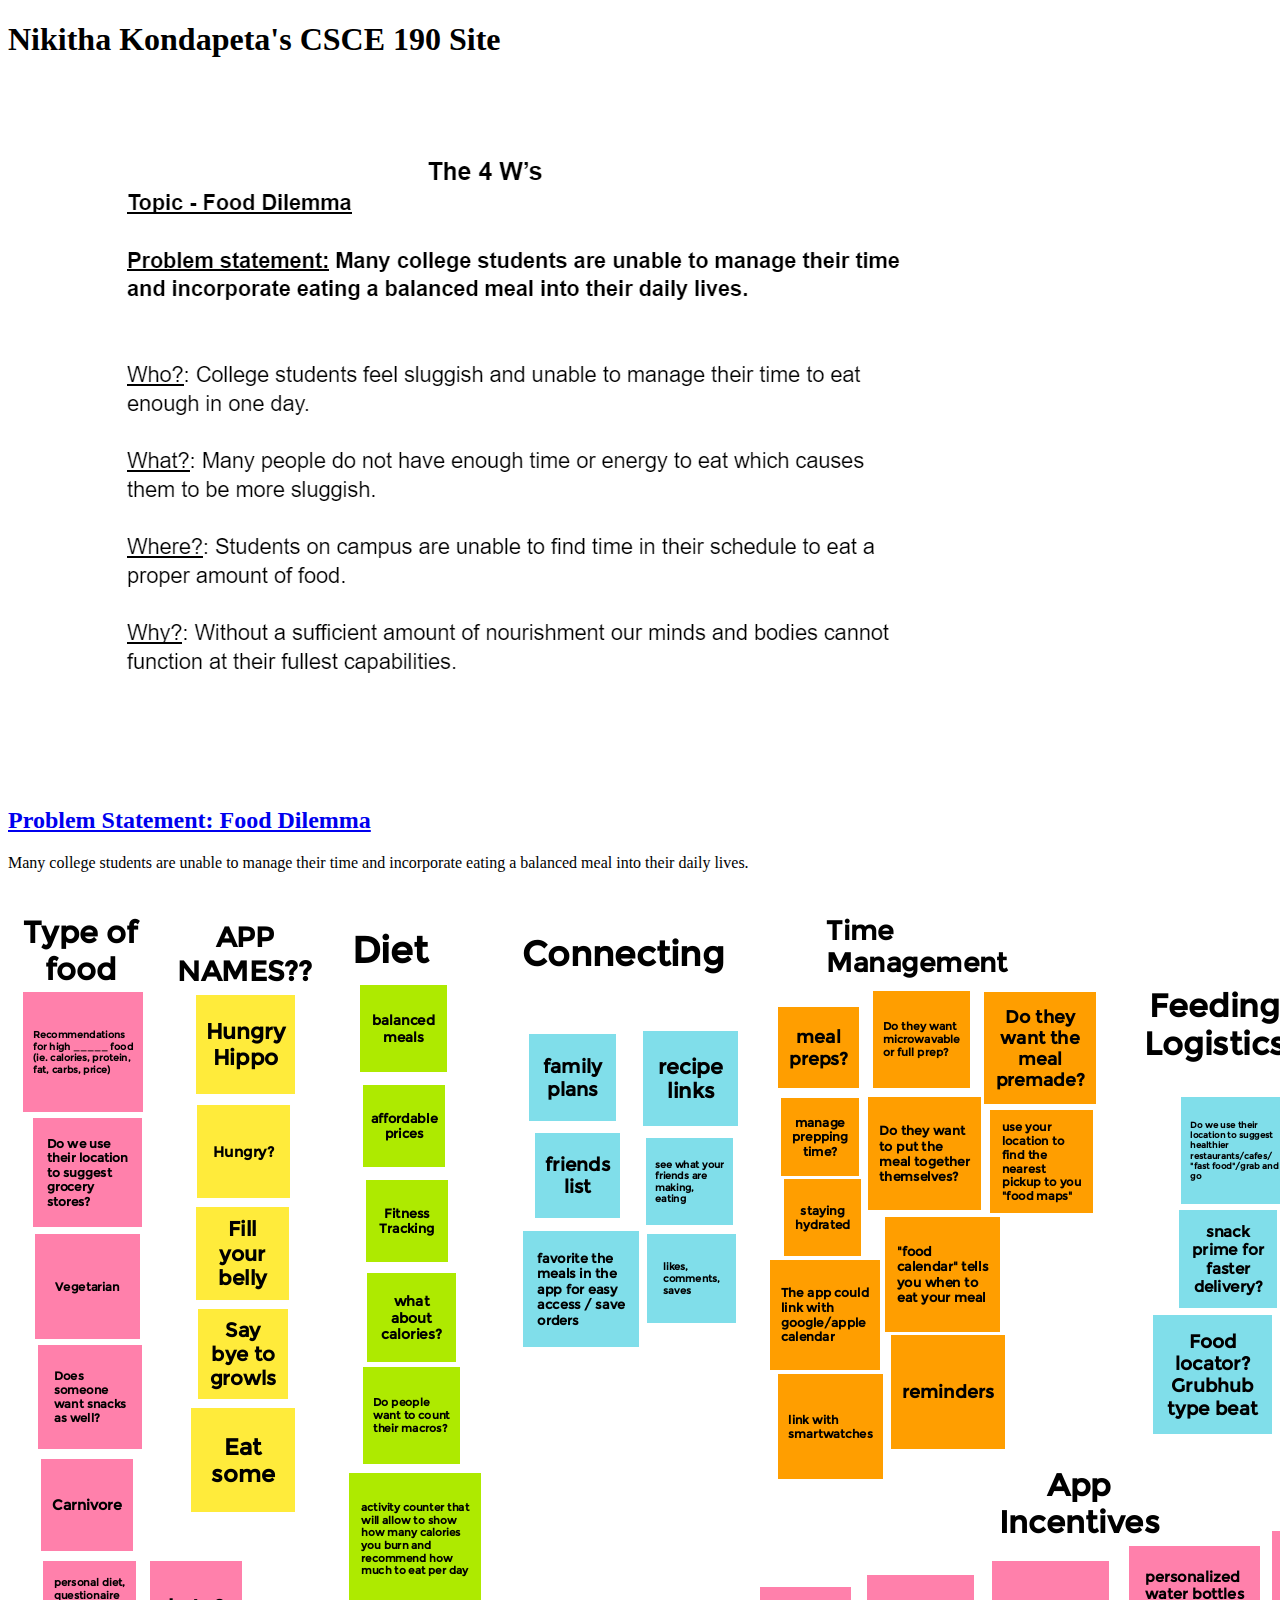
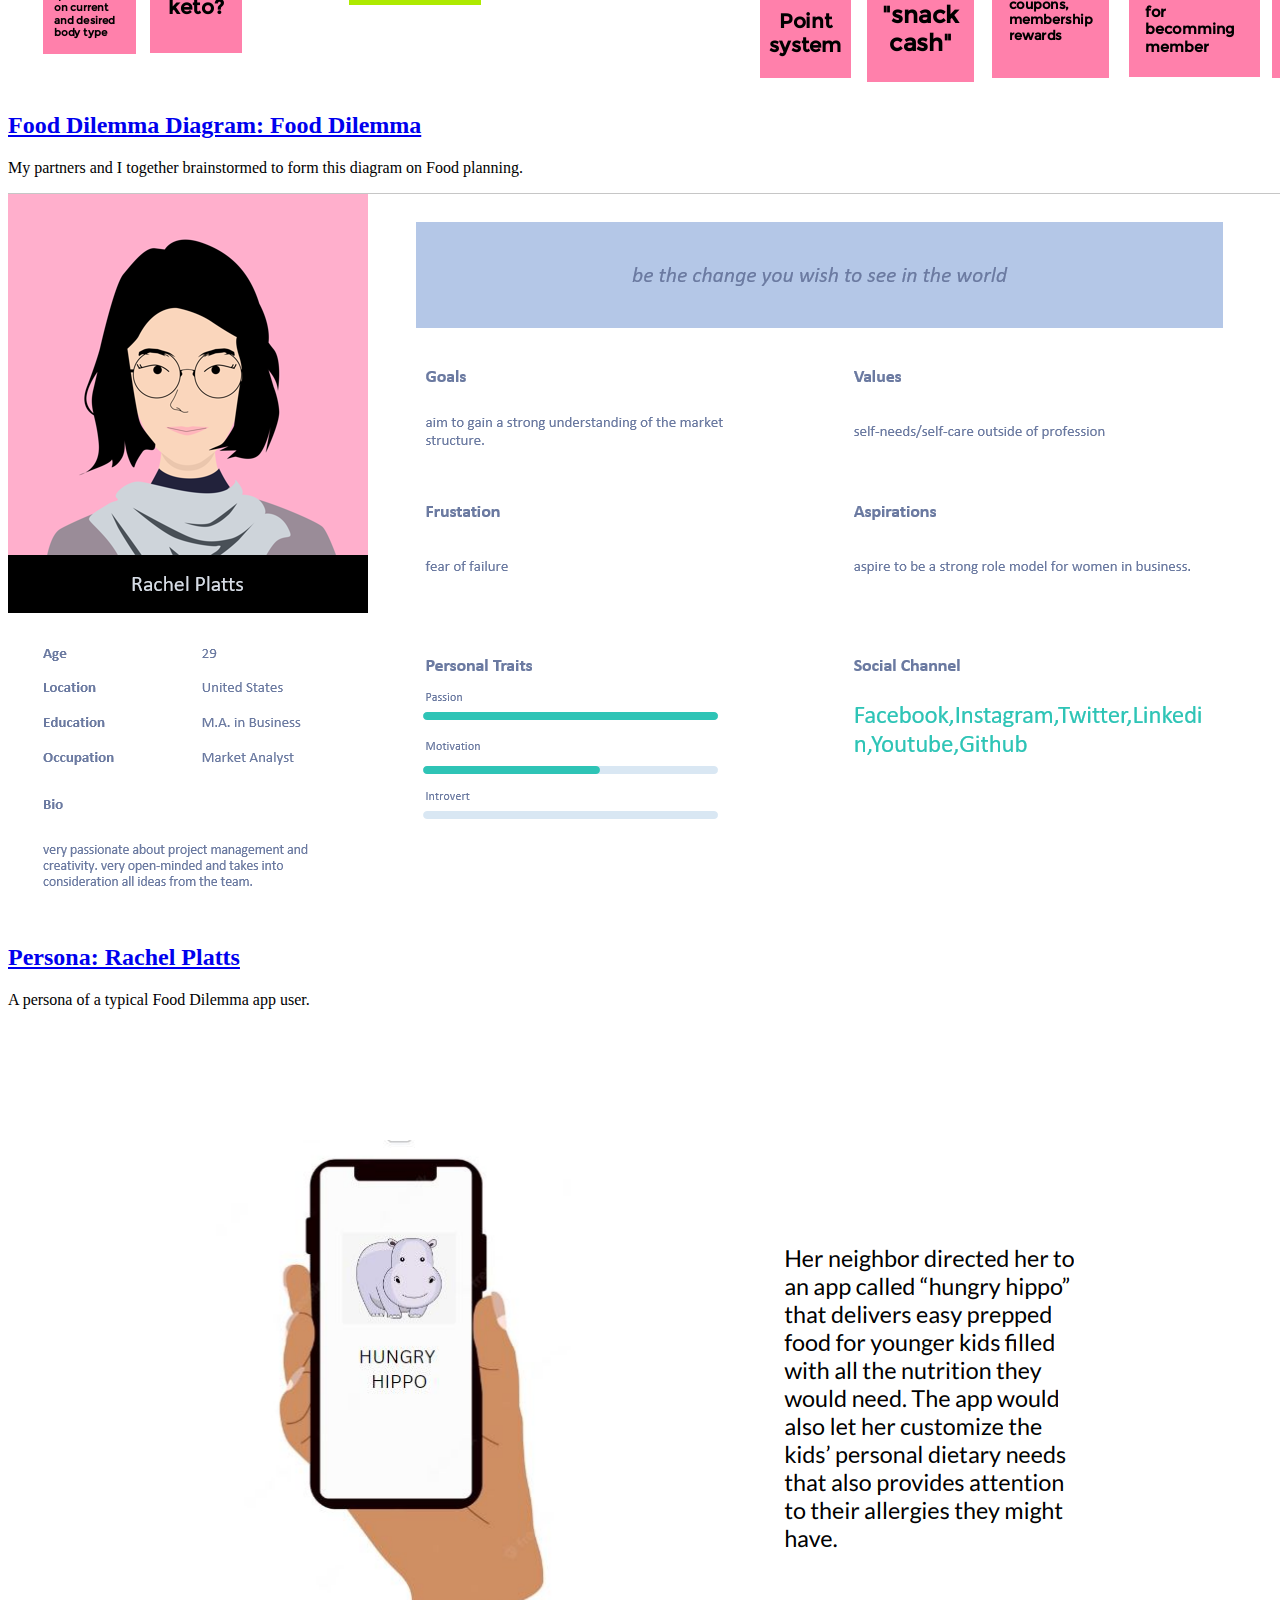
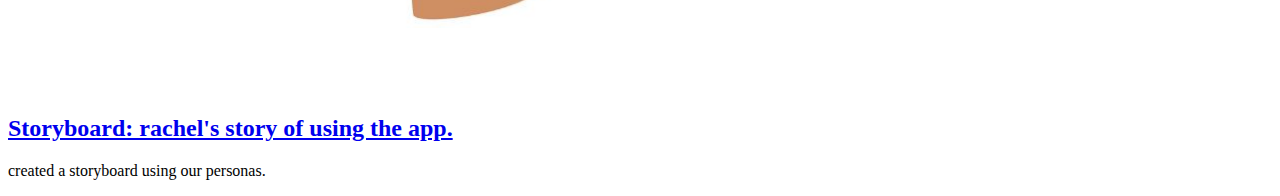
==== index.html @ 41963020 "Update index.html" ====
<!DOCTYPE html>
<html>
    <head>
        <title> CSCE 90: Nikitha Kondapeta</title>
         <link rel="stylesheet" href="styles.css">
    </head>
    <body>
        <h1> Nikitha Kondapeta's CSCE 190 Site</h1>

        <!-- Problem Statement Assignment-->
        <section class="assignment">
            <a href="files/Problem Statement (1).pdf"><img src="images/Screenshot (17).png"></a>
            <section class="ass-details">
                <a href="files/Problem Statement (1).pdf"><h2> Problem Statement: Food Dilemma</h2></a>
                <p> Many college students are unable to manage their time and incorporate eating a balanced meal into their daily lives.
                </p>
            </section>
        </section>

        <!-- Food Dilemma Assignment -->
        <section class="assignment">
            <a href="files/food dilemma.pdf"><img src="images/fooddialemma  1.png"></a>
            <section class="ass-details">
                <a href="files/food dilemma.pdf"><h2> Food Dilemma Diagram: Food Dilemma</h2></a>
                <p> My partners and I together brainstormed to form this diagram on Food planning. 
                </p>
            </section>
        </section>
         <!-- Persona Assignment -->
        <section class="assignment">
            <a href="files/Persona.pdf"><img src="images/persona.png"></a>
            <section class="ass-details">
                <a href="files/Persona.pdf"><h2>Persona: Rachel Platts</h2></a>
                <p>  
                    A persona of a typical Food Dilemma app user. 
                </p>
            </section>
        </section>

         <!-- Storyboard assignment-->
        <section class="assignment">
            <a href="files/Storyboard.pdf"><img src="images/hungryhippo.png"></a>
            <section class="ass-details">
                <a href="files/Storyboard.pdf"><h2>Storyboard: rachel's story of using the app. </h2></a>
                <p>  
                    created a storyboard using our personas. 
                </p>
            </section>
        </section>
    </body>
</html>
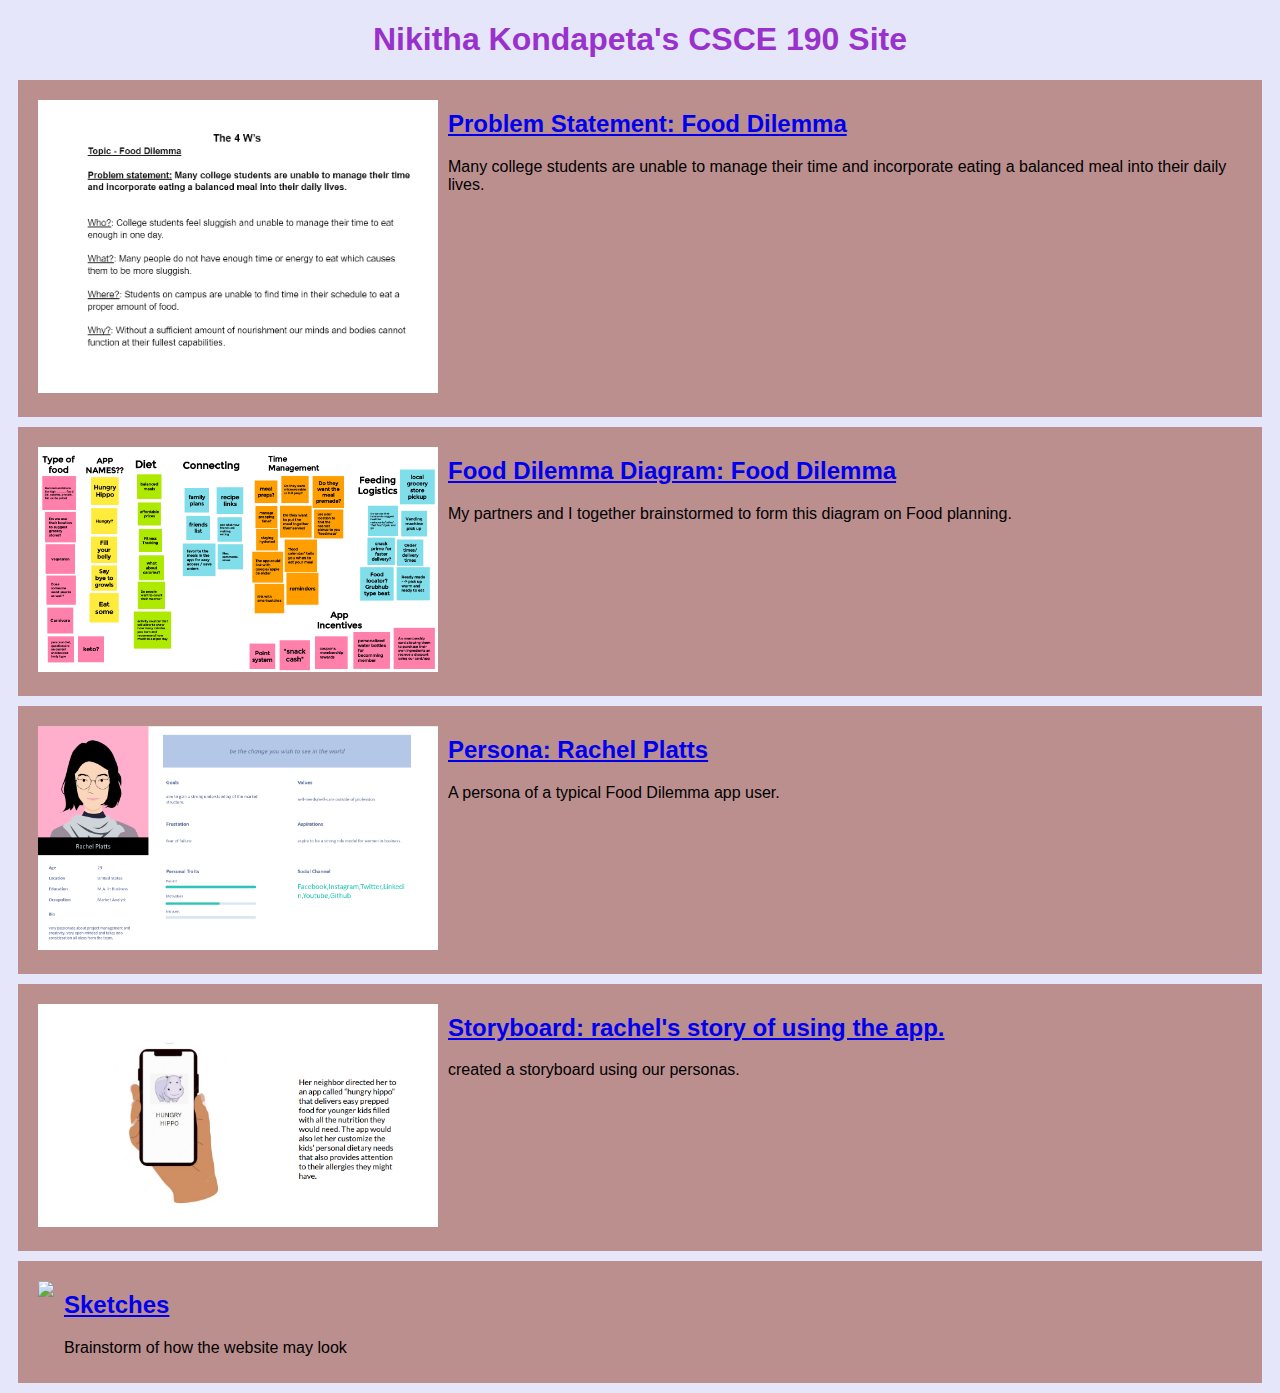
==== commit 5c363e7d: "Update index.html" ====
--- a/index.html
+++ b/index.html
@@ -47,5 +47,15 @@
                 </p>
             </section>
         </section>
+        <!-- Persona Assignment -->
+        <section class="assignment">
+            <a href="files/Sketch.pdf"><img src="images/hippoapp.png"></a>
+            <section class="ass-details">
+                <a href="files/Sketch.pdf"><h2>Sketches</h2></a>
+                <p>  
+                   Brainstorm of how the website may look
+                </p>
+            </section>
+        </section>
     </body>
 </html>
--- a/styles.css
+++ b/styles.css
@@ -0,0 +1,19 @@
+body {
+    background:lavender;
+    font-family:Arial, Helvetica, sans-serif;
+}
+
+.assignment {
+    display:flex;
+    padding:10px;
+    margin:10px;
+    background-color: rosybrown;
+}
+.assignment img {
+    width:400px;
+    padding:10px;
+}
+h1 {
+    color: darkorchid;
+    text-align:center;
+}
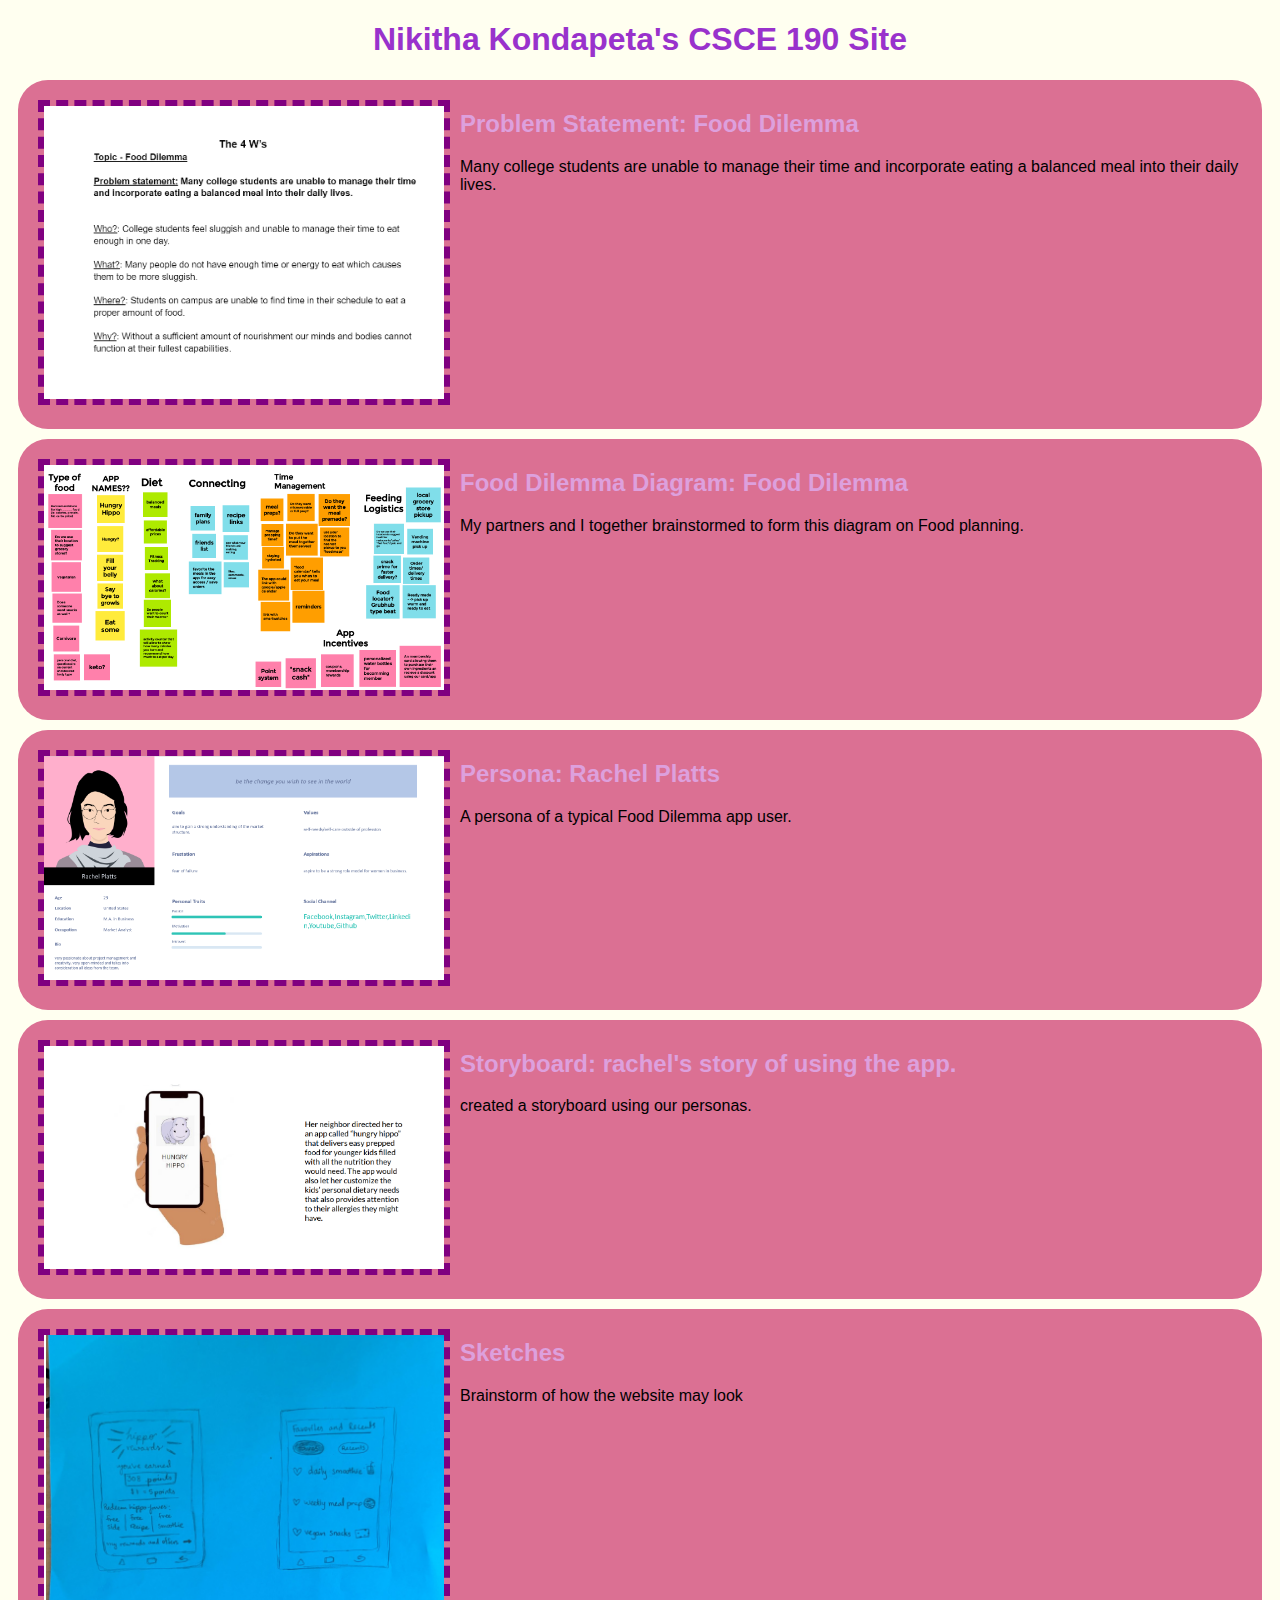
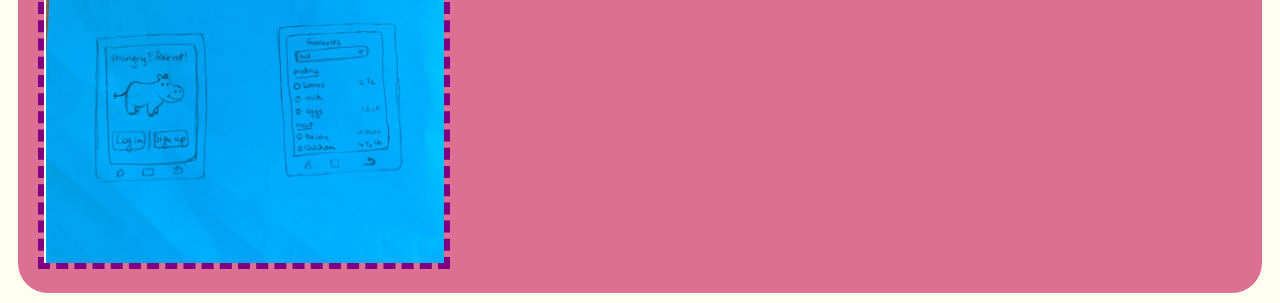
==== commit b02644ce: "Update index.html" ====
--- a/index.html
+++ b/index.html
@@ -47,7 +47,7 @@
                 </p>
             </section>
         </section>
-        <!-- Persona Assignment -->
+        <!-- Sketches Assignment -->
         <section class="assignment">
             <a href="files/Sketch.pdf"><img src="images/hippoapp.png"></a>
             <section class="ass-details">
--- a/styles.css
+++ b/styles.css
@@ -1,5 +1,5 @@
 body {
-    background:lavender;
+    background:#FFFFF0;
     font-family:Arial, Helvetica, sans-serif;
 }
 
@@ -7,13 +7,28 @@
     display:flex;
     padding:10px;
     margin:10px;
-    background-color: rosybrown;
+    background-color: #DB7093;
+    border-radius: 30px;
 }
 .assignment img {
     width:400px;
-    padding:10px;
+    margin: 10px;
+    border:6px dashed #800080;
+}
+
+.assignment img:hover {
+    border:6px solid black;
 }
 h1 {
     color: darkorchid;
     text-align:center;
 }
+
+a {
+    text-decoration:none; 
+    color:#DDA0DD;
+}
+
+a:hover {
+    color:black;
+}
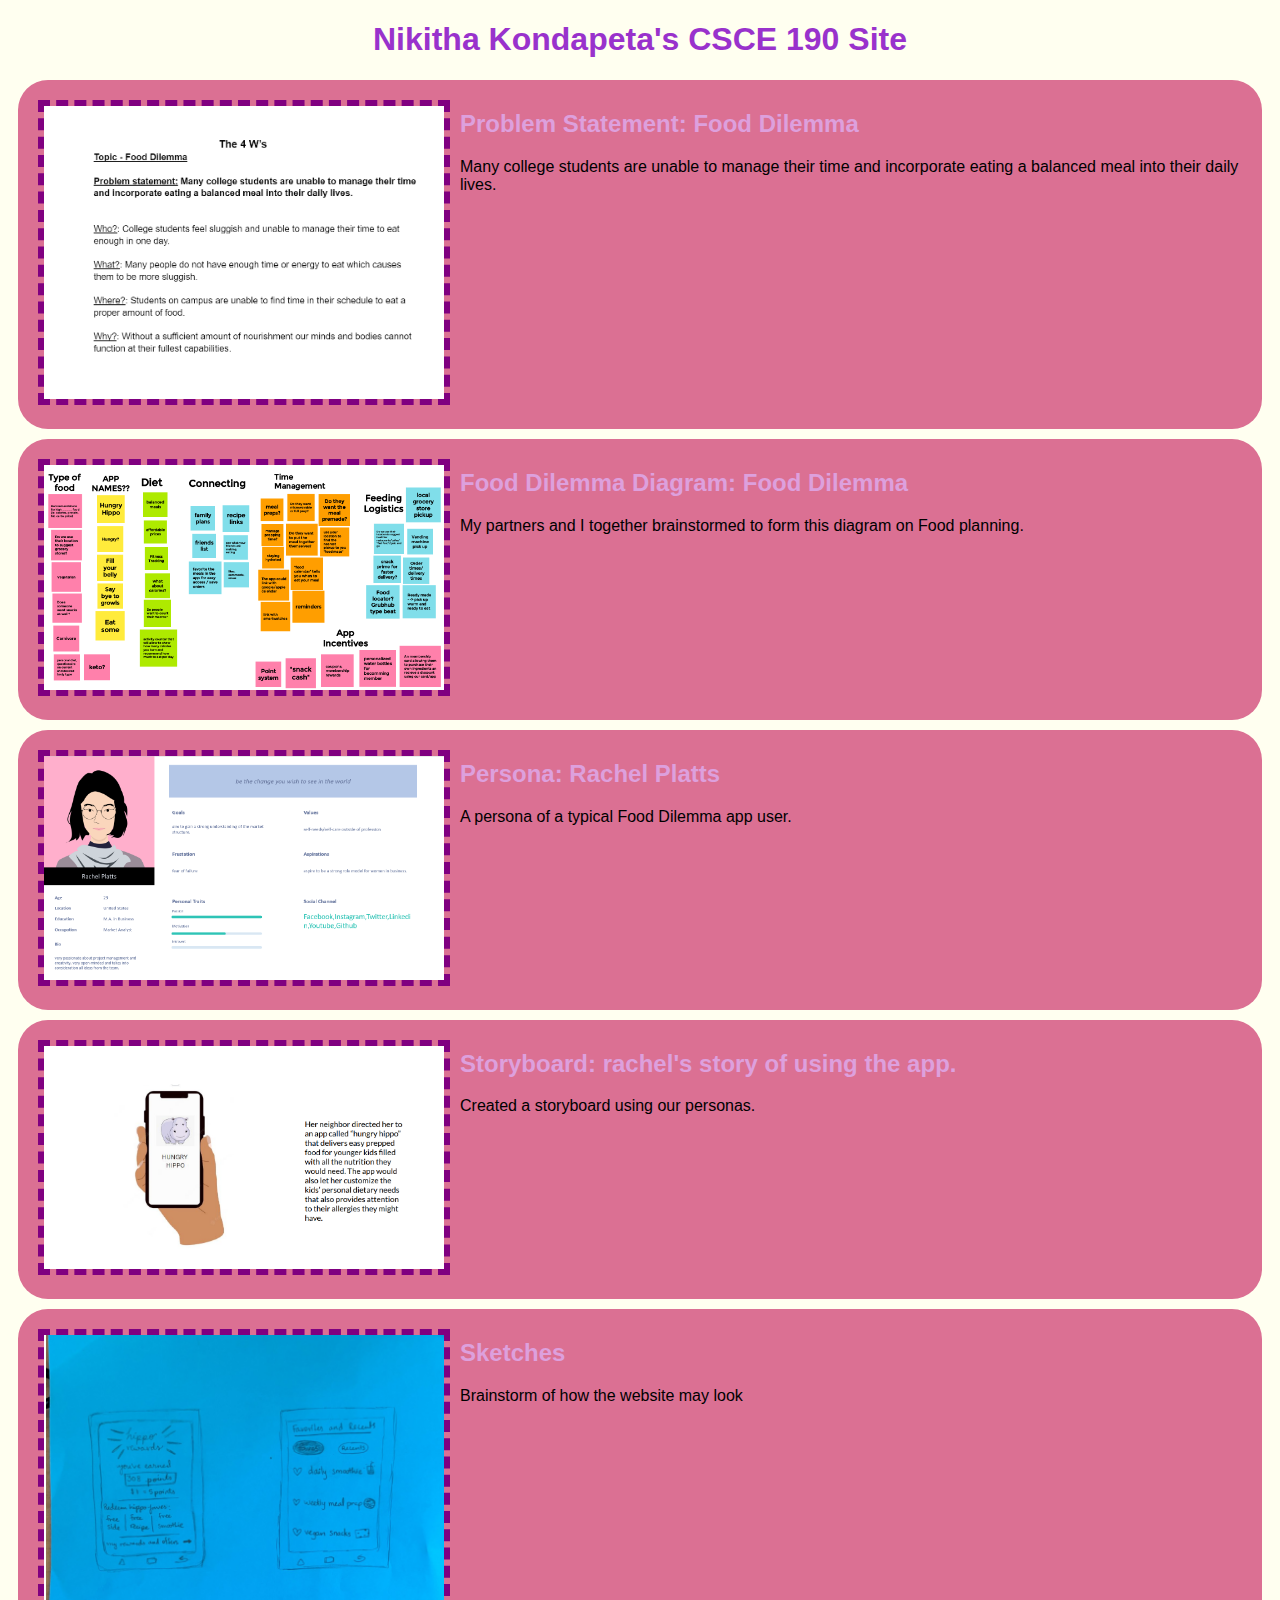
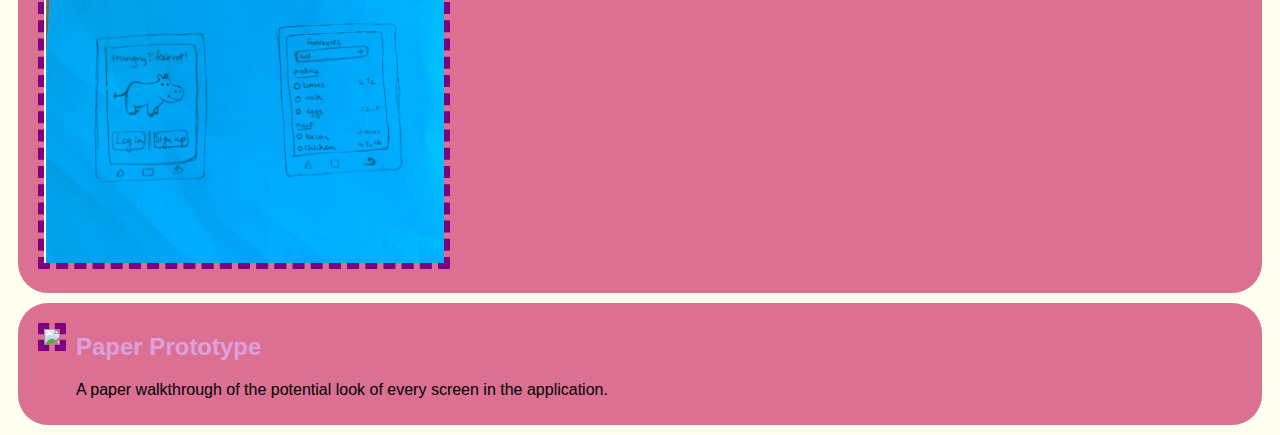
==== commit 752f29a7: "Update index.html" ====
--- a/index.html
+++ b/index.html
@@ -2,7 +2,7 @@
 <html>
     <head>
         <title> CSCE 90: Nikitha Kondapeta</title>
-         <link rel="stylesheet" href="styles.css">
+        <link rel="stylesheet" href="styles.css">
     </head>
     <body>
         <h1> Nikitha Kondapeta's CSCE 190 Site</h1>
@@ -26,7 +26,8 @@
                 </p>
             </section>
         </section>
-         <!-- Persona Assignment -->
+
+        <!-- Persona Assignment -->
         <section class="assignment">
             <a href="files/Persona.pdf"><img src="images/persona.png"></a>
             <section class="ass-details">
@@ -37,18 +38,18 @@
             </section>
         </section>
 
-         <!-- Storyboard assignment-->
+        <!-- Storyboard assignment-->
         <section class="assignment">
             <a href="files/Storyboard.pdf"><img src="images/hungryhippo.png"></a>
             <section class="ass-details">
                 <a href="files/Storyboard.pdf"><h2>Storyboard: rachel's story of using the app. </h2></a>
                 <p>  
-                    created a storyboard using our personas. 
+                    Created a storyboard using our personas. 
                 </p>
             </section>
         </section>
-        <!-- Sketches Assignment -->
-        <section class="assignment">
+         <!-- Sketches Assignment -->
+         <section class="assignment">
             <a href="files/Sketch.pdf"><img src="images/hippoapp.png"></a>
             <section class="ass-details">
                 <a href="files/Sketch.pdf"><h2>Sketches</h2></a>
@@ -57,5 +58,15 @@
                 </p>
             </section>
         </section>
+        <!-- Prototype Assignment -->
+         <section class="assignment">
+            <a href="https://youtu.be/rmA1SjvqRVc"><img src="images/Paper-Prototype.png"></a>
+            <section class="ass-details">
+                <a href="https://youtu.be/rmA1SjvqRVc"><h2>Paper Prototype</h2></a>
+                <p>  
+                   A paper walkthrough of the potential look of every screen in the application.
+                </p>
+            </section>
+        </section>
     </body>
 </html>
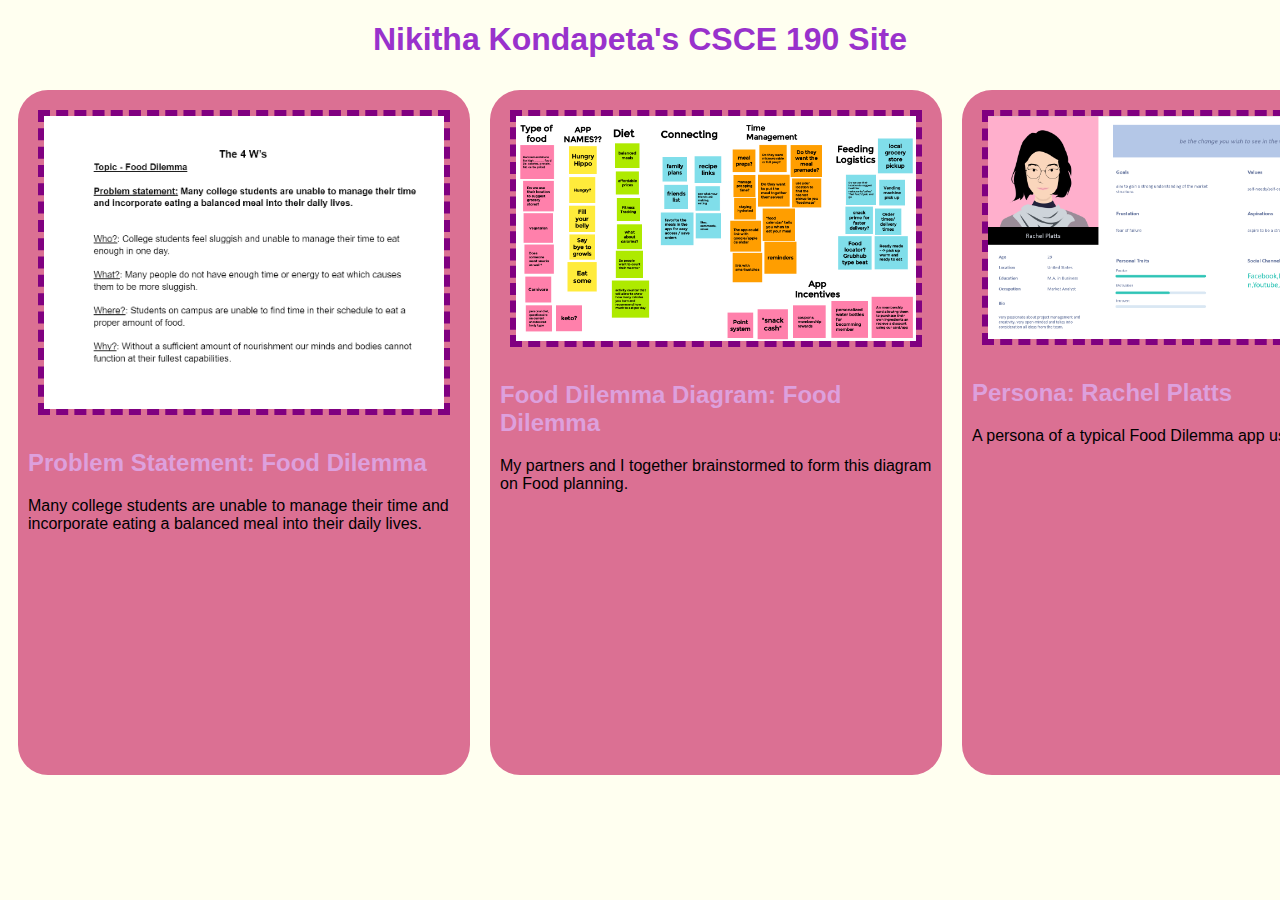
==== commit 7a0f08ca: "Update index.html" ====
--- a/index.html
+++ b/index.html
@@ -7,66 +7,68 @@
     <body>
         <h1> Nikitha Kondapeta's CSCE 190 Site</h1>
 
-        <!-- Problem Statement Assignment-->
-        <section class="assignment">
-            <a href="files/Problem Statement (1).pdf"><img src="images/Screenshot (17).png"></a>
-            <section class="ass-details">
-                <a href="files/Problem Statement (1).pdf"><h2> Problem Statement: Food Dilemma</h2></a>
-                <p> Many college students are unable to manage their time and incorporate eating a balanced meal into their daily lives.
-                </p>
+        <div class="assignments"> 
+            <!-- Problem Statement Assignment-->
+            <section class="assignment">
+                <a href="files/Problem Statement (1).pdf"><img src="images/Screenshot (17).png"></a>
+                <section class="ass-details">
+                    <a href="files/Problem Statement (1).pdf"><h2> Problem Statement: Food Dilemma</h2></a>
+                    <p> Many college students are unable to manage their time and incorporate eating a balanced meal into their daily lives.
+                    </p>
+                </section>
             </section>
-        </section>
 
-        <!-- Food Dilemma Assignment -->
-        <section class="assignment">
-            <a href="files/food dilemma.pdf"><img src="images/fooddialemma  1.png"></a>
-            <section class="ass-details">
-                <a href="files/food dilemma.pdf"><h2> Food Dilemma Diagram: Food Dilemma</h2></a>
-                <p> My partners and I together brainstormed to form this diagram on Food planning. 
-                </p>
+            <!-- Food Dilemma Assignment -->
+            <section class="assignment">
+                <a href="files/food dilemma.pdf"><img src="images/fooddialemma  1.png"></a>
+                <section class="ass-details">
+                    <a href="files/food dilemma.pdf"><h2> Food Dilemma Diagram: Food Dilemma</h2></a>
+                    <p> My partners and I together brainstormed to form this diagram on Food planning. 
+                    </p>
+                </section>
             </section>
-        </section>
 
-        <!-- Persona Assignment -->
-        <section class="assignment">
-            <a href="files/Persona.pdf"><img src="images/persona.png"></a>
-            <section class="ass-details">
-                <a href="files/Persona.pdf"><h2>Persona: Rachel Platts</h2></a>
-                <p>  
-                    A persona of a typical Food Dilemma app user. 
-                </p>
+            <!-- Persona Assignment -->
+            <section class="assignment">
+                <a href="files/Persona.pdf"><img src="images/persona.png"></a>
+                <section class="ass-details">
+                    <a href="files/Persona.pdf"><h2>Persona: Rachel Platts</h2></a>
+                    <p>  
+                        A persona of a typical Food Dilemma app user. 
+                    </p>
+                </section>
             </section>
-        </section>
 
-        <!-- Storyboard assignment-->
-        <section class="assignment">
-            <a href="files/Storyboard.pdf"><img src="images/hungryhippo.png"></a>
-            <section class="ass-details">
-                <a href="files/Storyboard.pdf"><h2>Storyboard: rachel's story of using the app. </h2></a>
-                <p>  
-                    Created a storyboard using our personas. 
-                </p>
+            <!-- Storyboard assignment-->
+            <section class="assignment">
+                <a href="files/Storyboard.pdf"><img src="images/hungryhippo.png"></a>
+                <section class="ass-details">
+                    <a href="files/Storyboard.pdf"><h2>Storyboard: rachel's story of using the app. </h2></a>
+                    <p>  
+                        Created a storyboard using our personas. 
+                    </p>
+                </section>
             </section>
-        </section>
-         <!-- Sketches Assignment -->
-         <section class="assignment">
-            <a href="files/Sketch.pdf"><img src="images/hippoapp.png"></a>
-            <section class="ass-details">
-                <a href="files/Sketch.pdf"><h2>Sketches</h2></a>
-                <p>  
-                   Brainstorm of how the website may look
-                </p>
+            <!-- Sketches Assignment -->
+            <section class="assignment">
+                <a href="files/Sketch.pdf"><img src="images/hippoapp.png"></a>
+                <section class="ass-details">
+                    <a href="files/Sketch.pdf"><h2>Sketches</h2></a>
+                    <p>  
+                    Brainstorm of how the website may look
+                    </p>
+                </section>
             </section>
-        </section>
-        <!-- Prototype Assignment -->
-         <section class="assignment">
-            <a href="https://youtu.be/rmA1SjvqRVc"><img src="images/Paper-Prototype.png"></a>
-            <section class="ass-details">
-                <a href="https://youtu.be/rmA1SjvqRVc"><h2>Paper Prototype</h2></a>
-                <p>  
-                   A paper walkthrough of the potential look of every screen in the application.
-                </p>
+            <!-- Prototype Assignment -->
+            <section class="assignment">
+                <a href="https://youtu.be/rmA1SjvqRVc"><img src="images/Paper-Prototype.png"></a>
+                <section class="ass-details">
+                    <a href="https://youtu.be/rmA1SjvqRVc"><h2>Paper Prototype</h2></a>
+                    <p>  
+                    A paper walkthrough of the potential look of every screen in the application.
+                    </p>
+                </section>
             </section>
-        </section>
-    </body>
-</html>
+        </div>
+        </body>
+    </html>
--- a/styles.css
+++ b/styles.css
@@ -2,9 +2,12 @@
     background:#FFFFF0;
     font-family:Arial, Helvetica, sans-serif;
 }
+.assignments {
+    display:flex;
+}
+
 
 .assignment {
-    display:flex;
     padding:10px;
     margin:10px;
     background-color: #DB7093;
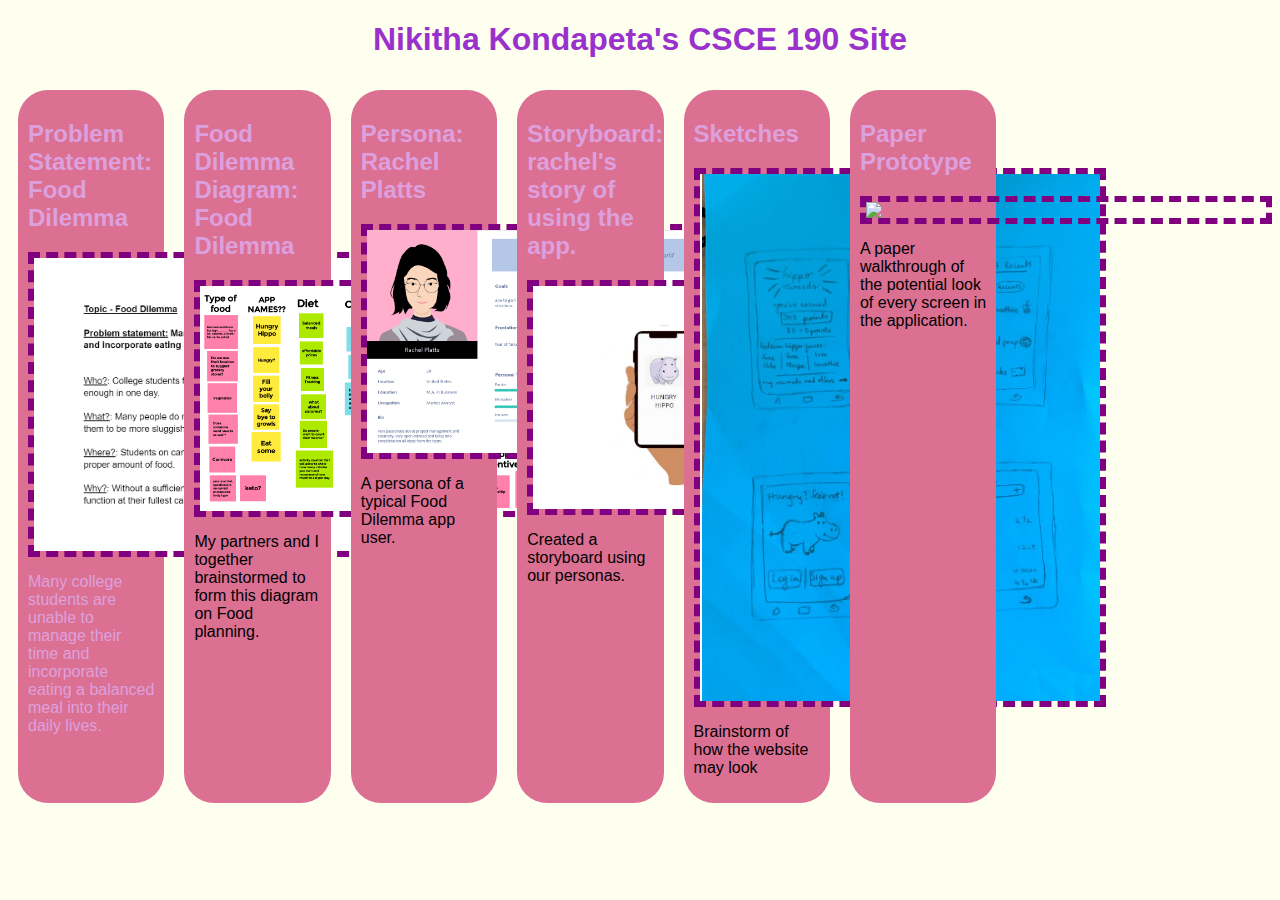
==== commit 0a9eb2a1: "Update index.html" ====
--- a/index.html
+++ b/index.html
@@ -10,64 +10,88 @@
         <div class="assignments"> 
             <!-- Problem Statement Assignment-->
             <section class="assignment">
-                <a href="files/Problem Statement (1).pdf"><img src="images/Screenshot (17).png"></a>
-                <section class="ass-details">
-                    <a href="files/Problem Statement (1).pdf"><h2> Problem Statement: Food Dilemma</h2></a>
-                    <p> Many college students are unable to manage their time and incorporate eating a balanced meal into their daily lives.
-                    </p>
-                </section>
+                </a>
+                <a href="files/Problem Statement (1).pdf">
+                    <h2> 
+                        Problem Statement: Food Dilemma
+                    </h2>
+                </a>
+                <a href="files/Problem Statement (1).pdf">
+                    <img src="images/Screenshot (17).png">
+                <p> 
+                    Many college students are unable to manage their time and incorporate eating a balanced meal into their daily lives.
+                </p>
             </section>
 
             <!-- Food Dilemma Assignment -->
             <section class="assignment">
-                <a href="files/food dilemma.pdf"><img src="images/fooddialemma  1.png"></a>
-                <section class="ass-details">
-                    <a href="files/food dilemma.pdf"><h2> Food Dilemma Diagram: Food Dilemma</h2></a>
-                    <p> My partners and I together brainstormed to form this diagram on Food planning. 
+                <a href="files/food dilemma.pdf">
+                    <h2> Food Dilemma Diagram: Food Dilemma</h2>
+                </a>
+                <a href="files/food dilemma.pdf">
+                    <img src="images/fooddialemma  1.png">
+                </a>
+                    <p> 
+                        My partners and I together brainstormed to form this diagram on Food planning. 
                     </p>
-                </section>
             </section>
 
             <!-- Persona Assignment -->
             <section class="assignment">
-                <a href="files/Persona.pdf"><img src="images/persona.png"></a>
-                <section class="ass-details">
-                    <a href="files/Persona.pdf"><h2>Persona: Rachel Platts</h2></a>
+                <a href="files/Persona.pdf">
+                    <h2>
+                        Persona: Rachel Platts
+                    </h2>
+                </a>
+                <a href="files/Persona.pdf">
+                    <img src="images/persona.png">
+                </a>
                     <p>  
                         A persona of a typical Food Dilemma app user. 
                     </p>
-                </section>
             </section>
 
             <!-- Storyboard assignment-->
             <section class="assignment">
-                <a href="files/Storyboard.pdf"><img src="images/hungryhippo.png"></a>
-                <section class="ass-details">
-                    <a href="files/Storyboard.pdf"><h2>Storyboard: rachel's story of using the app. </h2></a>
+                <a href="files/Storyboard.pdf">
+                    <h2>
+                        Storyboard: rachel's story of using the app. 
+                    </h2>
+                </a>
+                <a href="files/Storyboard.pdf">
+                    <img src="images/hungryhippo.png">
+                </a>
                     <p>  
                         Created a storyboard using our personas. 
                     </p>
-                </section>
             </section>
             <!-- Sketches Assignment -->
             <section class="assignment">
-                <a href="files/Sketch.pdf"><img src="images/hippoapp.png"></a>
-                <section class="ass-details">
-                    <a href="files/Sketch.pdf"><h2>Sketches</h2></a>
+                <a href="files/Sketch.pdf">
+                    <h2>
+                        Sketches
+                    </h2>
+                </a>
+                <a href="files/Sketch.pdf">
+                    <img src="images/hippoapp.png">
+                </a>
                     <p>  
                     Brainstorm of how the website may look
                     </p>
-                </section>
             </section>
             <!-- Prototype Assignment -->
             <section class="assignment">
-                <a href="https://youtu.be/rmA1SjvqRVc"><img src="images/Paper-Prototype.png"></a>
-                <section class="ass-details">
-                    <a href="https://youtu.be/rmA1SjvqRVc"><h2>Paper Prototype</h2></a>
+                <a href="https://youtu.be/rmA1SjvqRVc">
+                    <h2>
+                        Paper Prototype
+                    </h2>
+                </a>
+                <a href="https://youtu.be/rmA1SjvqRVc">
+                    <img src="images/Paper-Prototype.png">
+                </a>
                     <p>  
                     A paper walkthrough of the potential look of every screen in the application.
                     </p>
-                </section>
             </section>
         </div>
         </body>
--- a/styles.css
+++ b/styles.css
@@ -4,10 +4,11 @@
 }
 .assignments {
     display:flex;
+    flex-wrap:wrap;
 }
 
-
 .assignment {
+    width:10%;
     padding:10px;
     margin:10px;
     background-color: #DB7093;
@@ -17,6 +18,8 @@
     width:400px;
     margin: 10px;
     border:6px dashed #800080;
+    display:block;
+    margin:auto;
 }
 
 .assignment img:hover {
@@ -35,3 +38,6 @@
 a:hover {
     color:black;
 }
+a:hover {
+    color:black;
+}
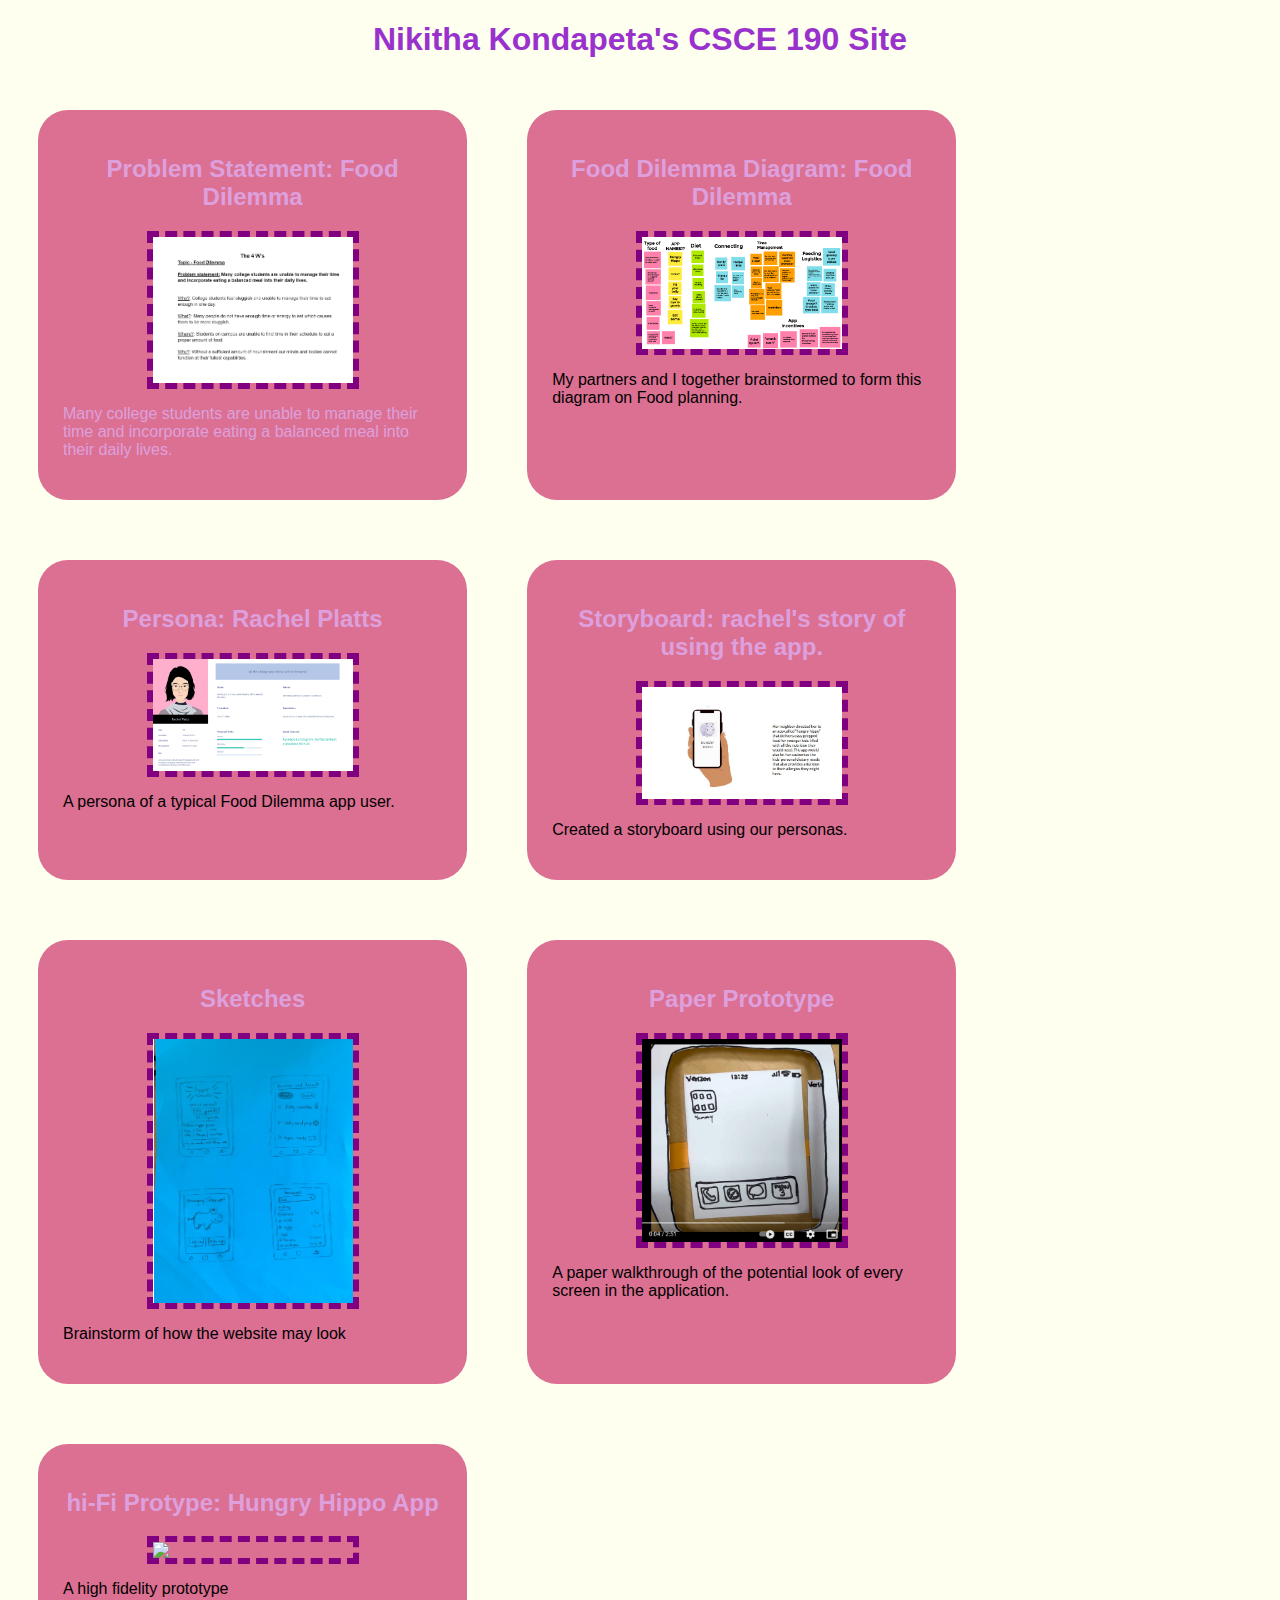
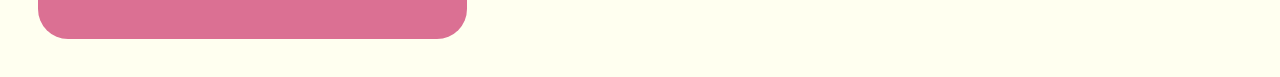
==== commit b20b01f1: "Update index.html" ====
--- a/index.html
+++ b/index.html
@@ -93,6 +93,20 @@
                     A paper walkthrough of the potential look of every screen in the application.
                     </p>
             </section>
+            <!-- hi-fi Prototype Assignment-->
+            <section class="assignment">
+                <a href="files/hi-fi-prototype/index.html">
+                    <h2>
+                        hi-Fi Protype: Hungry Hippo App
+                    </h2> 
+                </a> 
+                <a href="files/hi-fi-prototype/index.html"> <img src="images/prototype.png">
+                </a> 
+                <p>
+                A high fidelity prototype
+                </p>
+                </section>
+                
         </div>
         </body>
     </html>
--- a/styles.css
+++ b/styles.css
@@ -8,14 +8,15 @@
 }
 
 .assignment {
-    width:10%;
+    width:30%;
     padding:10px;
-    margin:10px;
+    margin:30px;
+    padding:25px 25px;
     background-color: #DB7093;
     border-radius: 30px;
 }
 .assignment img {
-    width:400px;
+    width:200px;
     margin: 10px;
     border:6px dashed #800080;
     display:block;
@@ -29,6 +30,9 @@
     color: darkorchid;
     text-align:center;
 }
+h2 {
+    text-align:center;
+}
 
 a {
     text-decoration:none; 
@@ -38,6 +42,3 @@
 a:hover {
     color:black;
 }
-a:hover {
-    color:black;
-}
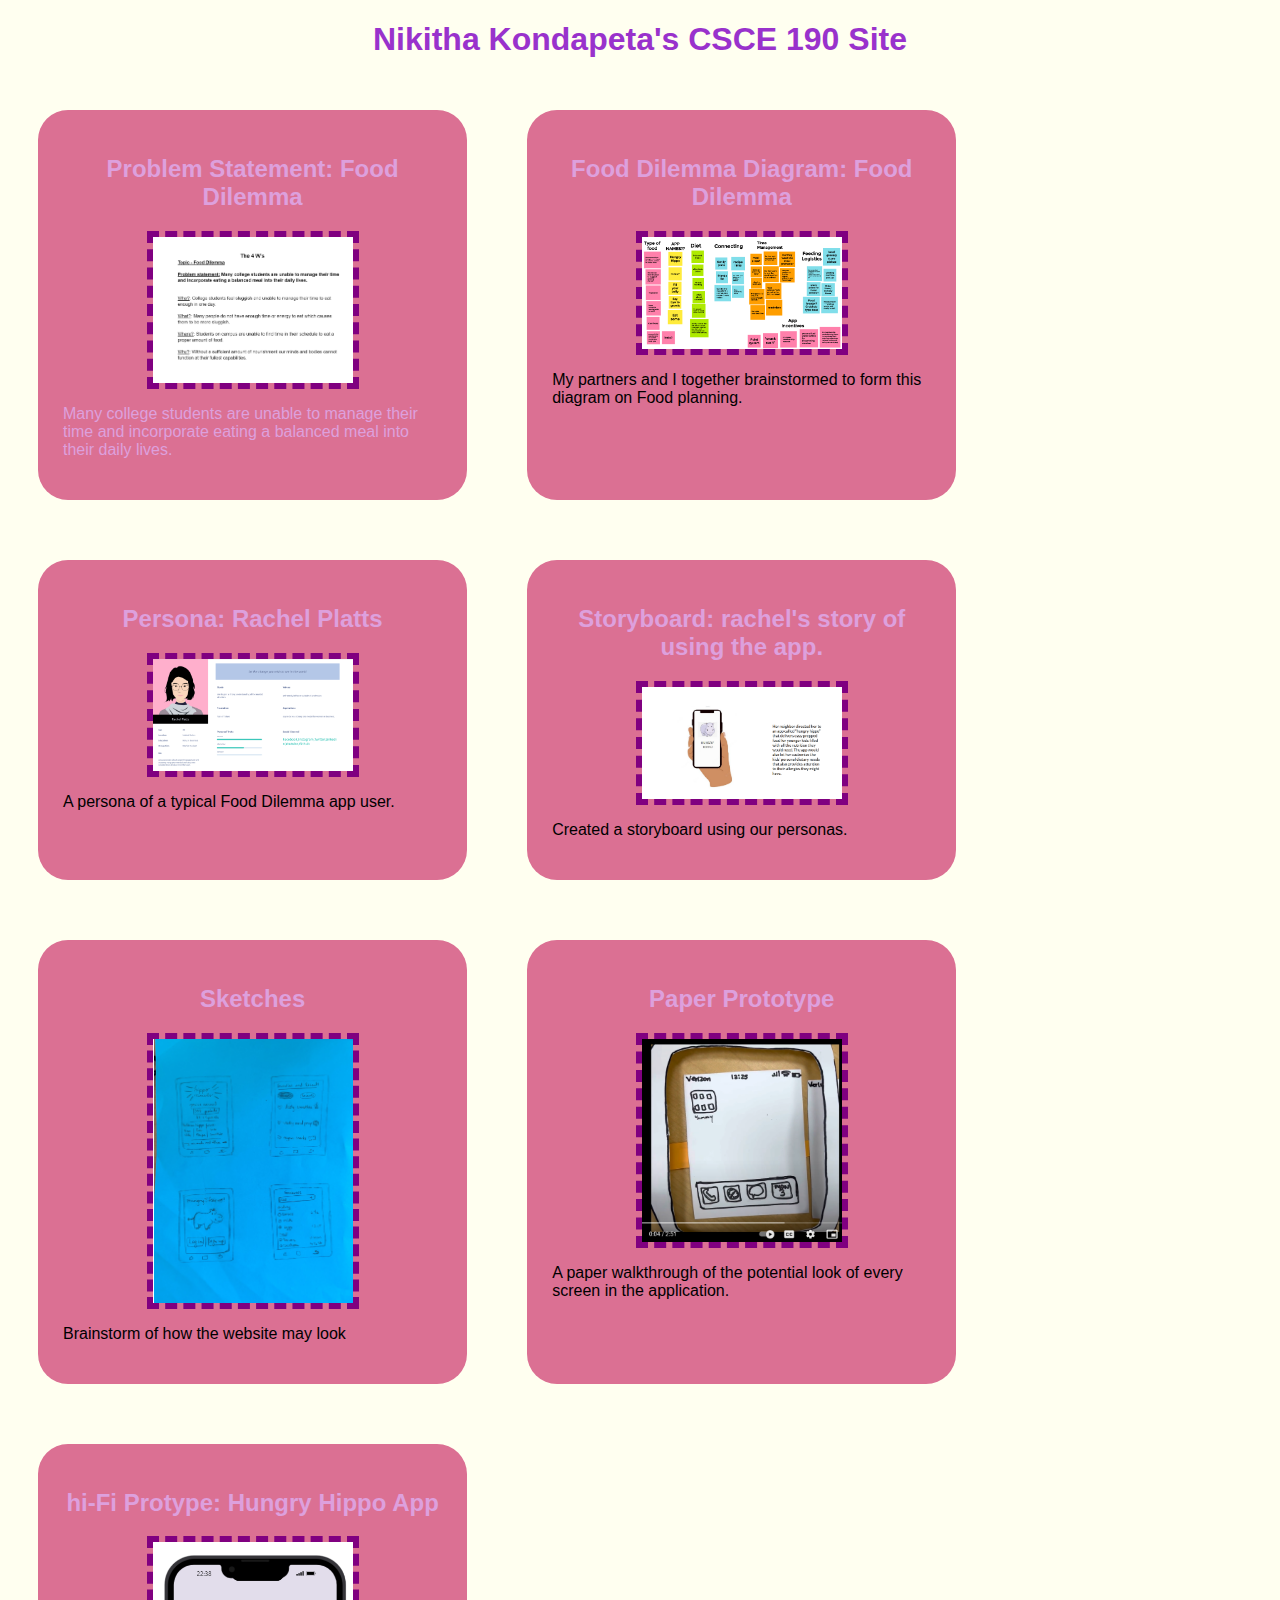
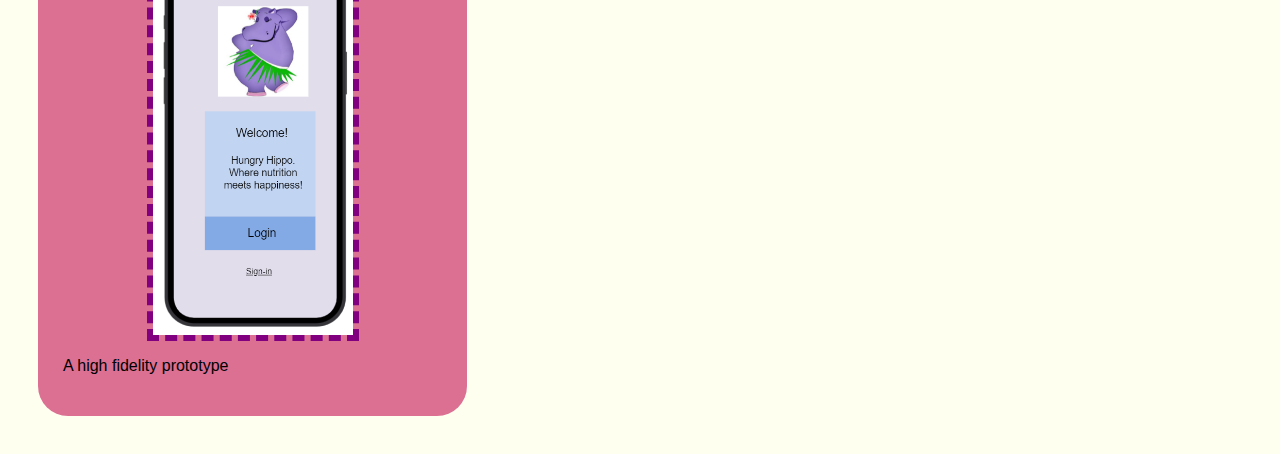
==== commit 0f11a063: "Update index.html" ====
--- a/index.html
+++ b/index.html
@@ -95,12 +95,12 @@
             </section>
             <!-- hi-fi Prototype Assignment-->
             <section class="assignment">
-                <a href="files/hi-fi-prototype/index.html">
+                <a href="files/hi-fi-prototype/src/index.html">
                     <h2>
                         hi-Fi Protype: Hungry Hippo App
                     </h2> 
                 </a> 
-                <a href="files/hi-fi-prototype/index.html"> <img src="images/prototype.png">
+                <a href="files/hi-fi-prototype/src/index.html"> <img src="images/prototype.png">
                 </a> 
                 <p>
                 A high fidelity prototype
